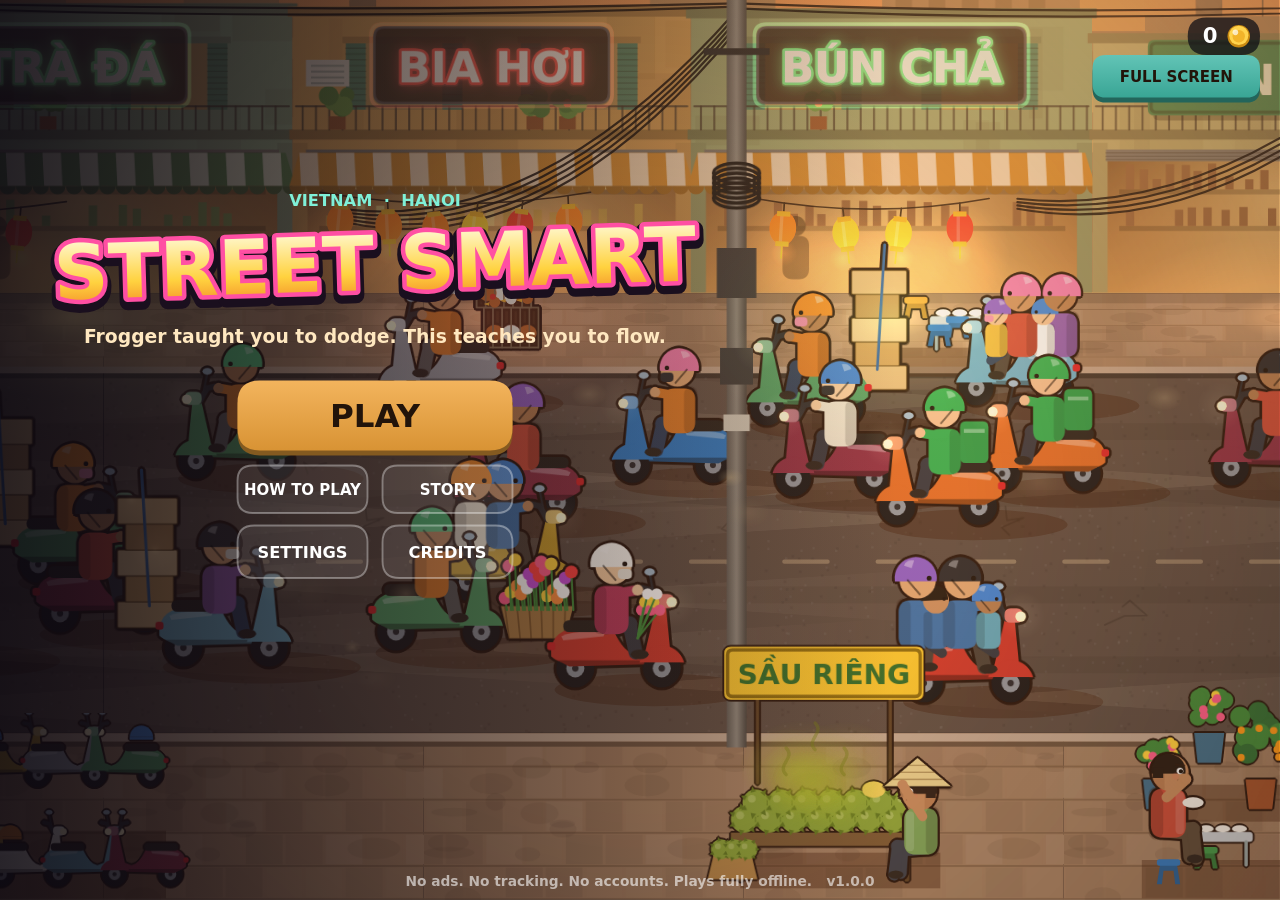
==== street-smart/index.html @ f29d969e "Load the phone fix and stop blocking portrait" ====
<!DOCTYPE html>
<html lang="en">
<head>
<meta charset="utf-8">
<meta name="viewport" content="width=device-width, initial-scale=1, maximum-scale=1, minimum-scale=1, user-scalable=no, viewport-fit=cover">
<meta name="apple-mobile-web-app-capable" content="yes">
<meta name="mobile-web-app-capable" content="yes">
<meta name="apple-mobile-web-app-status-bar-style" content="black-translucent">
<meta name="theme-color" content="#0b0a12">
<meta name="format-detection" content="telephone=no">
<link rel="manifest" href="manifest.webmanifest">
<title>Street Smart</title>
<style>
  @font-face { font-family: 'Be Vietnam Pro'; font-weight: 400; font-style: normal; font-display: swap; src: url('assets/fonts/BeVietnamPro-Regular.ttf') format('truetype'); }
  @font-face { font-family: 'Be Vietnam Pro'; font-weight: 600; font-style: normal; font-display: swap; src: url('assets/fonts/BeVietnamPro-SemiBold.ttf') format('truetype'); }
  @font-face { font-family: 'Be Vietnam Pro'; font-weight: 700; font-style: normal; font-display: swap; src: url('assets/fonts/BeVietnamPro-Bold.ttf') format('truetype'); }
  @font-face { font-family: 'Be Vietnam Pro'; font-weight: 800; font-style: normal; font-display: swap; src: url('assets/fonts/BeVietnamPro-ExtraBold.ttf') format('truetype'); }
  @font-face { font-family: 'Baloo 2'; font-weight: 700; font-style: normal; font-display: swap; src: url('assets/fonts/Baloo2-Bold.ttf') format('truetype'); }
  @font-face { font-family: 'Baloo 2'; font-weight: 800; font-style: normal; font-display: swap; src: url('assets/fonts/Baloo2-ExtraBold.ttf') format('truetype'); }
  html, body { margin: 0; padding: 0; width: 100%; height: 100%; overflow: hidden; background: #0b0a12; color: #fff; touch-action: none; overscroll-behavior: none; -webkit-user-select: none; user-select: none; -webkit-touch-callout: none; -webkit-tap-highlight-color: transparent; -webkit-text-size-adjust: 100%; font-family: 'Be Vietnam Pro', system-ui, -apple-system, 'Segoe UI', Roboto, 'Noto Sans', sans-serif; }
  #game { position: fixed; left: 0; top: 0; display: block; touch-action: none; outline: none; }
  #safe-probe { position: fixed; left: 0; top: 0; width: 0; height: 0; visibility: hidden; pointer-events: none; padding-top: env(safe-area-inset-top, 0px); padding-right: env(safe-area-inset-right, 0px); padding-bottom: env(safe-area-inset-bottom, 0px); padding-left: env(safe-area-inset-left, 0px); }
  #loading { position: fixed; inset: 0; z-index: 10; display: flex; flex-direction: column; align-items: center; justify-content: center; background: radial-gradient(ellipse at 50% 60%, #3a2030 0%, #120c18 70%); transition: opacity .5s ease; }
  #loading.done { opacity: 0; pointer-events: none; }
  #loading .logo { font-family: 'Baloo 2', 'Be Vietnam Pro', system-ui, sans-serif; font-weight: 800; font-size: clamp(34px, 8vw, 72px); letter-spacing: 1px; color: #ffd23f; text-shadow: 3px 3px 0 #ff4fa3; transform: rotate(-2deg); }
  #loading .bar { width: 180px; height: 6px; border-radius: 3px; background: rgba(255,255,255,.15); margin-top: 22px; overflow: hidden; }
  #loading .bar i { display: block; height: 100%; width: 40%; border-radius: 3px; background: #f0a33a; animation: load 1.1s ease-in-out infinite; }
  #loading .sub { margin-top: 12px; font-size: 13px; opacity: .7; }
  @keyframes load { 0% { transform: translateX(-100%); } 100% { transform: translateX(260%); } }
  #rotate { display: none !important; }
</style>
</head>
<body>
<canvas id="game"></canvas>
<div id="safe-probe"></div>
<div id="loading"><div class="logo">STREET SMART</div><div class="bar"><i></i></div><div class="sub">Loading…</div></div>
<div id="rotate"></div>
<script src="js/config.js"></script>
<script>
  (function () {
    var C = SS.CONFIG, S = SS.STRINGS;
    document.title = C.TITLE;
    document.querySelector('#loading .logo').textContent = C.TITLE;
    document.querySelector('#loading .sub').textContent = S.loading;
  })();
</script>
<script src="js/save.js"></script>
<script src="js/banhbao-clip.js"></script>
<script src="js/audio.js"></script>
<script src="js/art.js"></script>
<script src="js/input.js"></script>
<script src="js/world.js"></script>
<script src="js/game.js"></script>
<script src="js/render.js"></script>
<script src="js/ui.js"></script>
<script src="js/main.js"></script>
<script src="js/phone.js"></script>
</body>
</html>
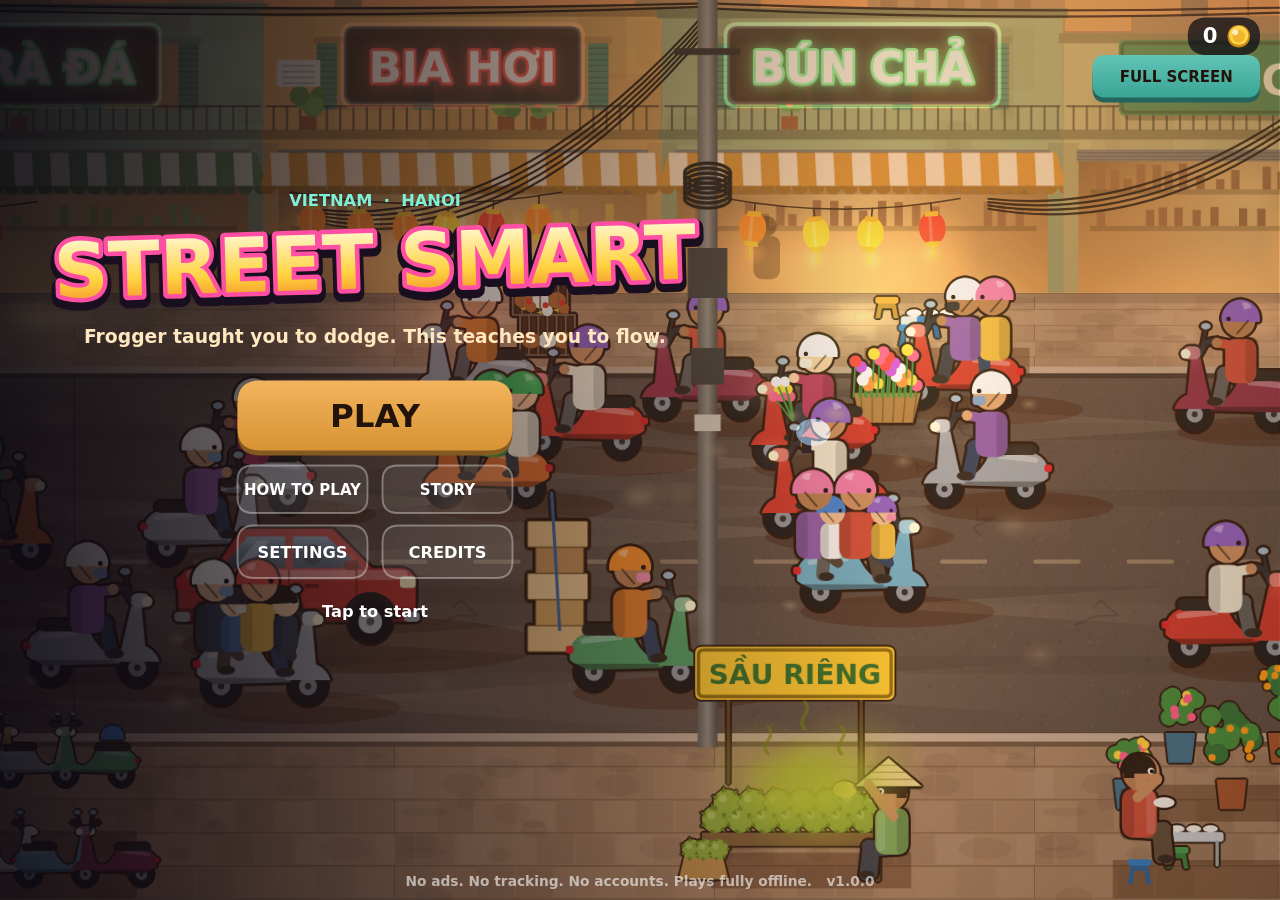
==== commit 09c0bfad: "Load story stub before the menus" ====
--- a/street-smart/index.html
+++ b/street-smart/index.html
@@ -17,16 +17,15 @@
   @font-face { font-family: 'Be Vietnam Pro'; font-weight: 800; font-style: normal; font-display: swap; src: url('assets/fonts/BeVietnamPro-ExtraBold.ttf') format('truetype'); }
   @font-face { font-family: 'Baloo 2'; font-weight: 700; font-style: normal; font-display: swap; src: url('assets/fonts/Baloo2-Bold.ttf') format('truetype'); }
   @font-face { font-family: 'Baloo 2'; font-weight: 800; font-style: normal; font-display: swap; src: url('assets/fonts/Baloo2-ExtraBold.ttf') format('truetype'); }
-  html, body { margin: 0; padding: 0; width: 100%; height: 100%; overflow: hidden; background: #0b0a12; color: #fff; touch-action: none; overscroll-behavior: none; -webkit-user-select: none; user-select: none; -webkit-touch-callout: none; -webkit-tap-highlight-color: transparent; -webkit-text-size-adjust: 100%; font-family: 'Be Vietnam Pro', system-ui, -apple-system, 'Segoe UI', Roboto, 'Noto Sans', sans-serif; }
-  #game { position: fixed; left: 0; top: 0; display: block; touch-action: none; outline: none; }
+  html, body { margin: 0; padding: 0; width: 100%; height: 100%; overflow: hidden; background: #0b0a12; color: #fff; touch-action: none; overscroll-behavior: none; -webkit-user-select: none; user-select: none; font-family: 'Be Vietnam Pro', system-ui, sans-serif; }
+  #game { position: fixed; left: 0; top: 0; display: block; touch-action: none; }
   #safe-probe { position: fixed; left: 0; top: 0; width: 0; height: 0; visibility: hidden; pointer-events: none; padding-top: env(safe-area-inset-top, 0px); padding-right: env(safe-area-inset-right, 0px); padding-bottom: env(safe-area-inset-bottom, 0px); padding-left: env(safe-area-inset-left, 0px); }
-  #loading { position: fixed; inset: 0; z-index: 10; display: flex; flex-direction: column; align-items: center; justify-content: center; background: radial-gradient(ellipse at 50% 60%, #3a2030 0%, #120c18 70%); transition: opacity .5s ease; }
+  #loading { position: fixed; inset: 0; z-index: 10; display: flex; flex-direction: column; align-items: center; justify-content: center; background: #120c18; }
   #loading.done { opacity: 0; pointer-events: none; }
-  #loading .logo { font-family: 'Baloo 2', 'Be Vietnam Pro', system-ui, sans-serif; font-weight: 800; font-size: clamp(34px, 8vw, 72px); letter-spacing: 1px; color: #ffd23f; text-shadow: 3px 3px 0 #ff4fa3; transform: rotate(-2deg); }
+  #loading .logo { font-weight: 800; font-size: 42px; color: #ffd23f; }
   #loading .bar { width: 180px; height: 6px; border-radius: 3px; background: rgba(255,255,255,.15); margin-top: 22px; overflow: hidden; }
-  #loading .bar i { display: block; height: 100%; width: 40%; border-radius: 3px; background: #f0a33a; animation: load 1.1s ease-in-out infinite; }
+  #loading .bar i { display: block; height: 100%; width: 40%; background: #f0a33a; }
   #loading .sub { margin-top: 12px; font-size: 13px; opacity: .7; }
-  @keyframes load { 0% { transform: translateX(-100%); } 100% { transform: translateX(260%); } }
   #rotate { display: none !important; }
 </style>
 </head>
@@ -52,6 +51,7 @@
 <script src="js/world.js"></script>
 <script src="js/game.js"></script>
 <script src="js/render.js"></script>
+<script src="js/story.js"></script>
 <script src="js/ui.js"></script>
 <script src="js/main.js"></script>
 <script src="js/phone.js"></script>
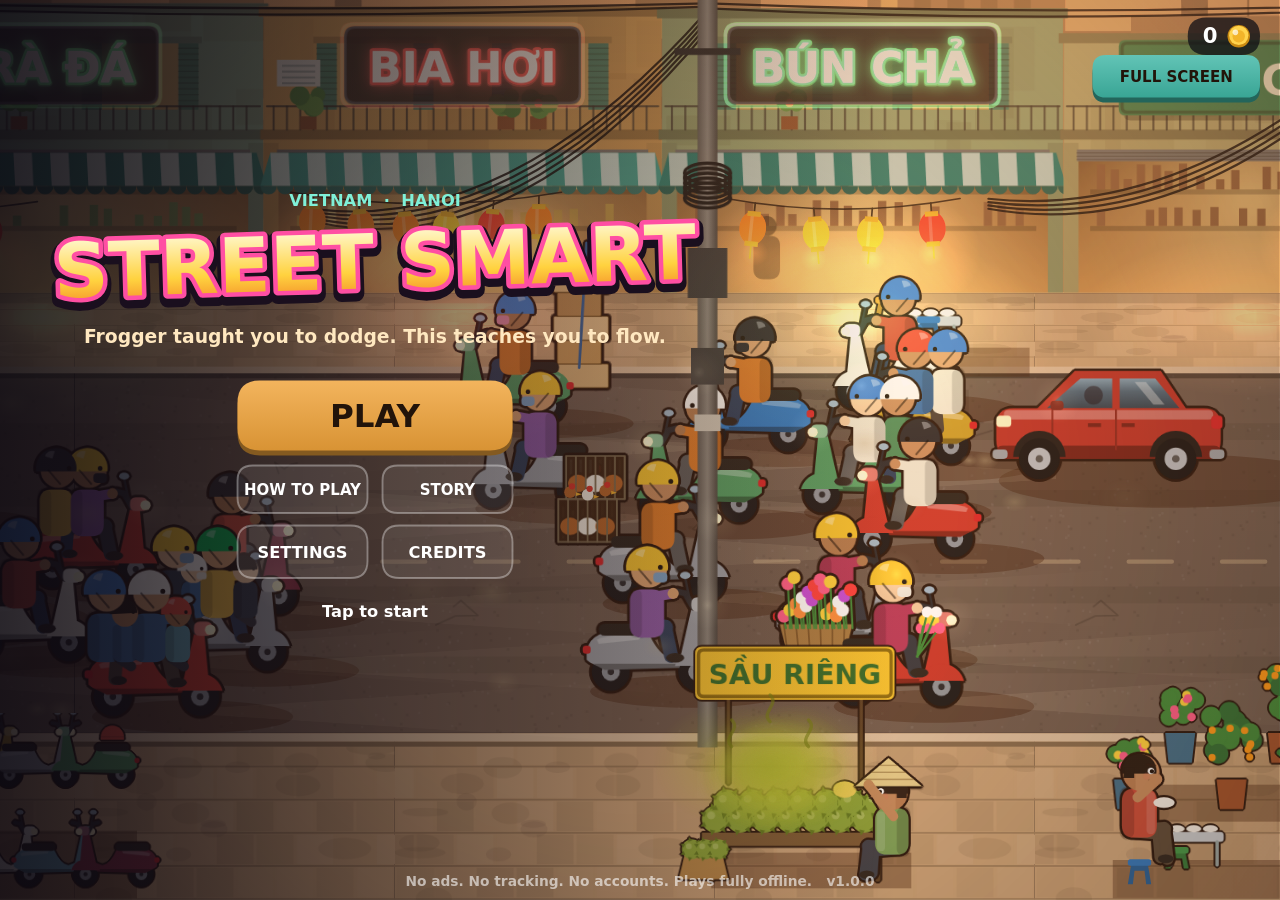
==== commit 6d27b1f0: "Load the dusk street look before the level starts" ====
--- a/street-smart/index.html
+++ b/street-smart/index.html
@@ -35,6 +35,7 @@
 <div id="loading"><div class="logo">STREET SMART</div><div class="bar"><i></i></div><div class="sub">Loading…</div></div>
 <div id="rotate"></div>
 <script src="js/config.js"></script>
+<script src="js/look.js"></script>
 <script>
   (function () {
     var C = SS.CONFIG, S = SS.STRINGS;
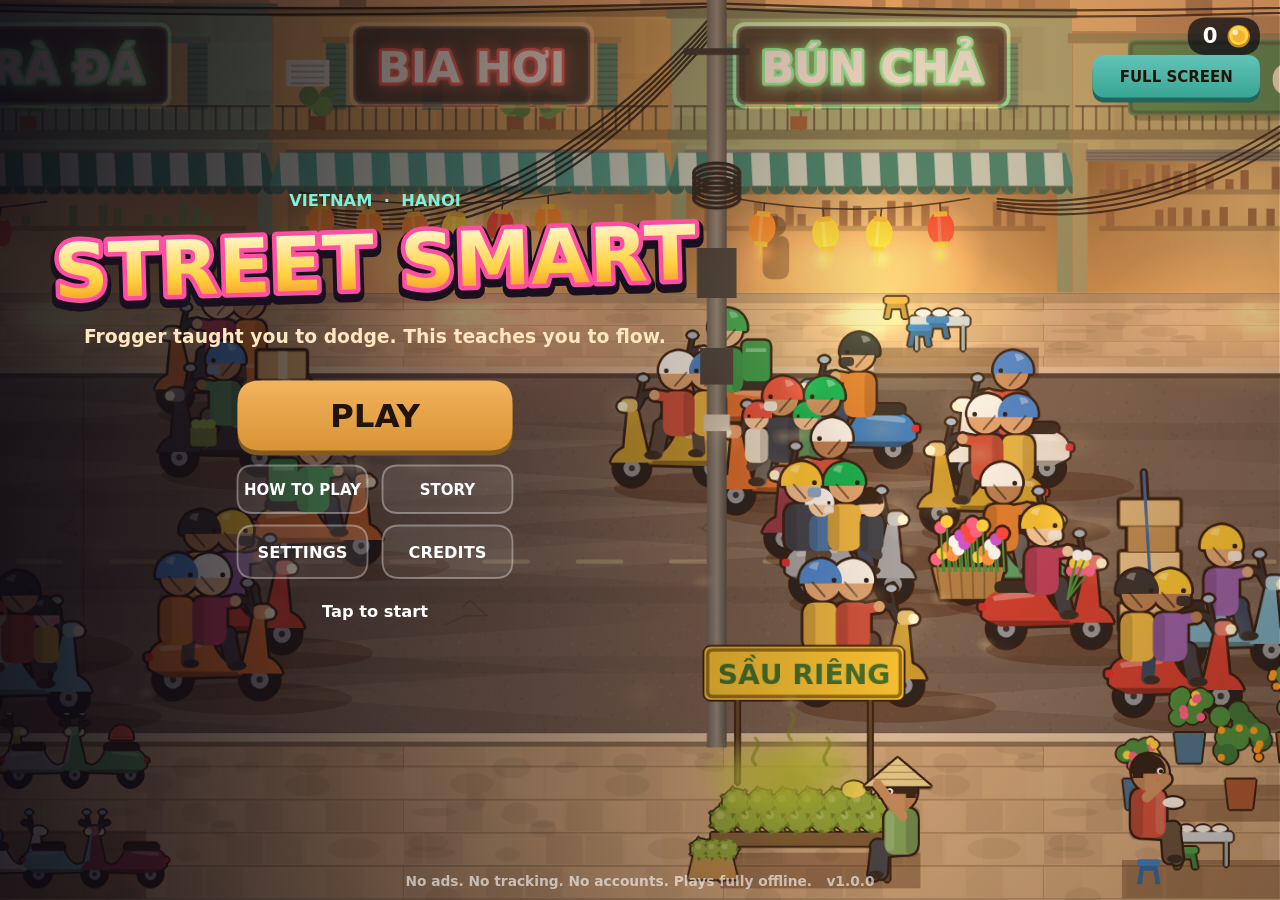
==== commit 2471bfb5: "Cache-bust the phone fix so taps follow the real screen" ====
--- a/street-smart/index.html
+++ b/street-smart/index.html
@@ -18,7 +18,7 @@
   @font-face { font-family: 'Baloo 2'; font-weight: 700; font-style: normal; font-display: swap; src: url('assets/fonts/Baloo2-Bold.ttf') format('truetype'); }
   @font-face { font-family: 'Baloo 2'; font-weight: 800; font-style: normal; font-display: swap; src: url('assets/fonts/Baloo2-ExtraBold.ttf') format('truetype'); }
   html, body { margin: 0; padding: 0; width: 100%; height: 100%; overflow: hidden; background: #0b0a12; color: #fff; touch-action: none; overscroll-behavior: none; -webkit-user-select: none; user-select: none; font-family: 'Be Vietnam Pro', system-ui, sans-serif; }
-  #game { position: fixed; left: 0; top: 0; display: block; touch-action: none; }
+  #game { position: fixed; left: 0; top: 0; display: block; touch-action: none; transform: none !important; }
   #safe-probe { position: fixed; left: 0; top: 0; width: 0; height: 0; visibility: hidden; pointer-events: none; padding-top: env(safe-area-inset-top, 0px); padding-right: env(safe-area-inset-right, 0px); padding-bottom: env(safe-area-inset-bottom, 0px); padding-left: env(safe-area-inset-left, 0px); }
   #loading { position: fixed; inset: 0; z-index: 10; display: flex; flex-direction: column; align-items: center; justify-content: center; background: #120c18; }
   #loading.done { opacity: 0; pointer-events: none; }
@@ -34,8 +34,8 @@
 <div id="safe-probe"></div>
 <div id="loading"><div class="logo">STREET SMART</div><div class="bar"><i></i></div><div class="sub">Loading…</div></div>
 <div id="rotate"></div>
-<script src="js/config.js"></script>
-<script src="js/look.js"></script>
+<script src="js/config.js?v=3"></script>
+<script src="js/look.js?v=3"></script>
 <script>
   (function () {
     var C = SS.CONFIG, S = SS.STRINGS;
@@ -44,17 +44,17 @@
     document.querySelector('#loading .sub').textContent = S.loading;
   })();
 </script>
-<script src="js/save.js"></script>
-<script src="js/banhbao-clip.js"></script>
-<script src="js/audio.js"></script>
-<script src="js/art.js"></script>
-<script src="js/input.js"></script>
-<script src="js/world.js"></script>
-<script src="js/game.js"></script>
-<script src="js/render.js"></script>
-<script src="js/story.js"></script>
-<script src="js/ui.js"></script>
-<script src="js/main.js"></script>
-<script src="js/phone.js"></script>
+<script src="js/save.js?v=3"></script>
+<script src="js/banhbao-clip.js?v=3"></script>
+<script src="js/audio.js?v=3"></script>
+<script src="js/art.js?v=3"></script>
+<script src="js/input.js?v=3"></script>
+<script src="js/world.js?v=3"></script>
+<script src="js/game.js?v=3"></script>
+<script src="js/render.js?v=3"></script>
+<script src="js/story.js?v=3"></script>
+<script src="js/ui.js?v=3"></script>
+<script src="js/main.js?v=3"></script>
+<script src="js/phone.js?v=3"></script>
 </body>
 </html>
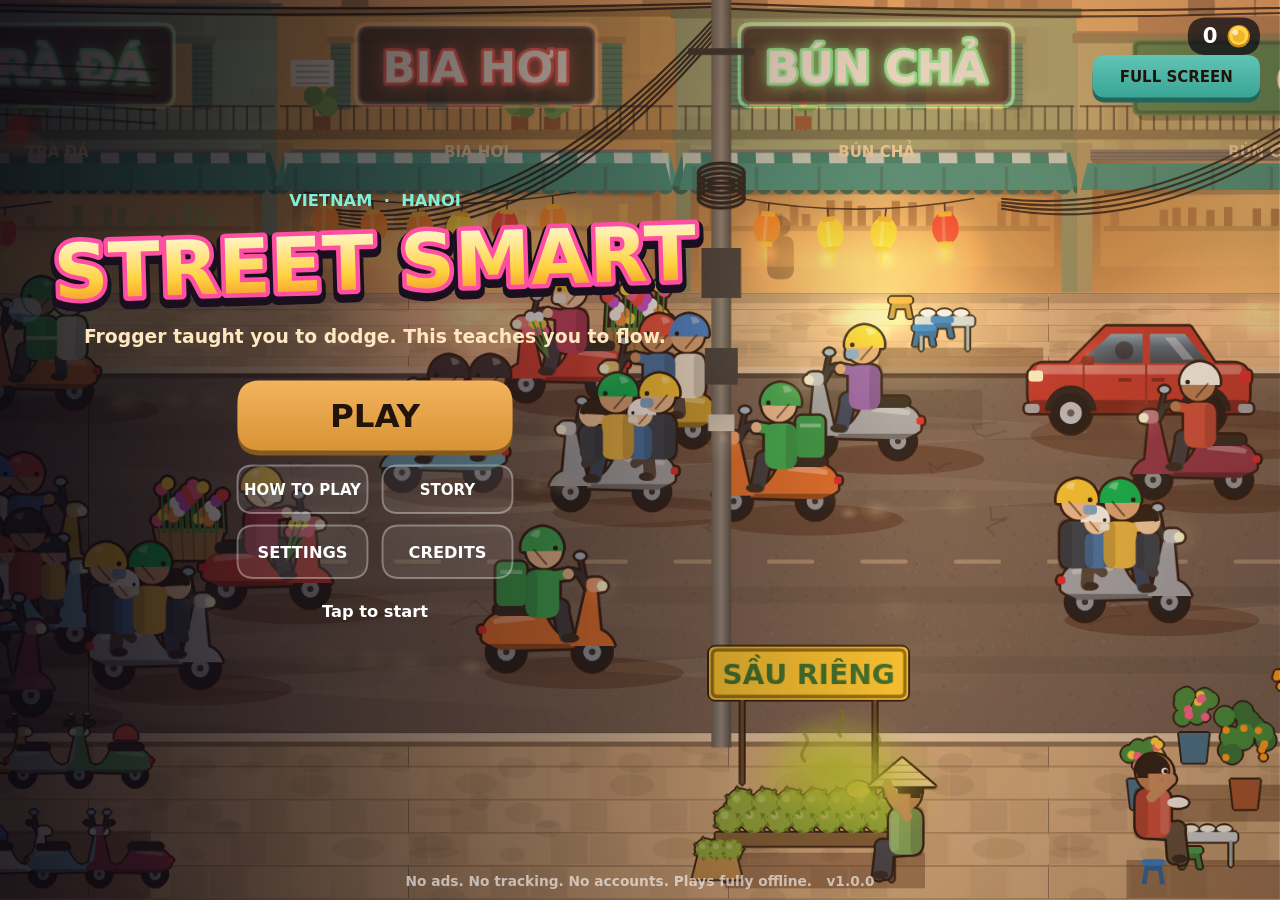
==== commit 72c99f84: "Load the painted street pass" ====
--- a/street-smart/index.html
+++ b/street-smart/index.html
@@ -11,50 +11,33 @@
 <link rel="manifest" href="manifest.webmanifest">
 <title>Street Smart</title>
 <style>
-  @font-face { font-family: 'Be Vietnam Pro'; font-weight: 400; font-style: normal; font-display: swap; src: url('assets/fonts/BeVietnamPro-Regular.ttf') format('truetype'); }
-  @font-face { font-family: 'Be Vietnam Pro'; font-weight: 600; font-style: normal; font-display: swap; src: url('assets/fonts/BeVietnamPro-SemiBold.ttf') format('truetype'); }
-  @font-face { font-family: 'Be Vietnam Pro'; font-weight: 700; font-style: normal; font-display: swap; src: url('assets/fonts/BeVietnamPro-Bold.ttf') format('truetype'); }
-  @font-face { font-family: 'Be Vietnam Pro'; font-weight: 800; font-style: normal; font-display: swap; src: url('assets/fonts/BeVietnamPro-ExtraBold.ttf') format('truetype'); }
-  @font-face { font-family: 'Baloo 2'; font-weight: 700; font-style: normal; font-display: swap; src: url('assets/fonts/Baloo2-Bold.ttf') format('truetype'); }
-  @font-face { font-family: 'Baloo 2'; font-weight: 800; font-style: normal; font-display: swap; src: url('assets/fonts/Baloo2-ExtraBold.ttf') format('truetype'); }
-  html, body { margin: 0; padding: 0; width: 100%; height: 100%; overflow: hidden; background: #0b0a12; color: #fff; touch-action: none; overscroll-behavior: none; -webkit-user-select: none; user-select: none; font-family: 'Be Vietnam Pro', system-ui, sans-serif; }
+  html, body { margin: 0; padding: 0; width: 100%; height: 100%; overflow: hidden; background: #0b0a12; color: #fff; touch-action: none; font-family: system-ui, sans-serif; }
   #game { position: fixed; left: 0; top: 0; display: block; touch-action: none; transform: none !important; }
-  #safe-probe { position: fixed; left: 0; top: 0; width: 0; height: 0; visibility: hidden; pointer-events: none; padding-top: env(safe-area-inset-top, 0px); padding-right: env(safe-area-inset-right, 0px); padding-bottom: env(safe-area-inset-bottom, 0px); padding-left: env(safe-area-inset-left, 0px); }
-  #loading { position: fixed; inset: 0; z-index: 10; display: flex; flex-direction: column; align-items: center; justify-content: center; background: #120c18; }
+  #safe-probe { position: fixed; width: 0; height: 0; visibility: hidden; padding-top: env(safe-area-inset-top, 0px); padding-right: env(safe-area-inset-right, 0px); padding-bottom: env(safe-area-inset-bottom, 0px); padding-left: env(safe-area-inset-left, 0px); }
+  #loading { position: fixed; inset: 0; z-index: 10; display: flex; flex-direction: column; align-items: center; justify-content: center; background: #120c18; color: #ffd23f; font-weight: 800; }
   #loading.done { opacity: 0; pointer-events: none; }
-  #loading .logo { font-weight: 800; font-size: 42px; color: #ffd23f; }
-  #loading .bar { width: 180px; height: 6px; border-radius: 3px; background: rgba(255,255,255,.15); margin-top: 22px; overflow: hidden; }
-  #loading .bar i { display: block; height: 100%; width: 40%; background: #f0a33a; }
-  #loading .sub { margin-top: 12px; font-size: 13px; opacity: .7; }
   #rotate { display: none !important; }
 </style>
 </head>
 <body>
 <canvas id="game"></canvas>
 <div id="safe-probe"></div>
-<div id="loading"><div class="logo">STREET SMART</div><div class="bar"><i></i></div><div class="sub">Loading…</div></div>
+<div id="loading">STREET SMART</div>
 <div id="rotate"></div>
-<script src="js/config.js?v=3"></script>
-<script src="js/look.js?v=3"></script>
-<script>
-  (function () {
-    var C = SS.CONFIG, S = SS.STRINGS;
-    document.title = C.TITLE;
-    document.querySelector('#loading .logo').textContent = C.TITLE;
-    document.querySelector('#loading .sub').textContent = S.loading;
-  })();
-</script>
-<script src="js/save.js?v=3"></script>
-<script src="js/banhbao-clip.js?v=3"></script>
-<script src="js/audio.js?v=3"></script>
-<script src="js/art.js?v=3"></script>
-<script src="js/input.js?v=3"></script>
-<script src="js/world.js?v=3"></script>
-<script src="js/game.js?v=3"></script>
-<script src="js/render.js?v=3"></script>
-<script src="js/story.js?v=3"></script>
-<script src="js/ui.js?v=3"></script>
-<script src="js/main.js?v=3"></script>
-<script src="js/phone.js?v=3"></script>
+<script src="js/config.js?v=4"></script>
+<script src="js/look.js?v=4"></script>
+<script src="js/save.js?v=4"></script>
+<script src="js/banhbao-clip.js?v=4"></script>
+<script src="js/audio.js?v=4"></script>
+<script src="js/art.js?v=4"></script>
+<script src="js/input.js?v=4"></script>
+<script src="js/world.js?v=4"></script>
+<script src="js/game.js?v=4"></script>
+<script src="js/render.js?v=4"></script>
+<script src="js/painted.js?v=4"></script>
+<script src="js/story.js?v=4"></script>
+<script src="js/ui.js?v=4"></script>
+<script src="js/main.js?v=4"></script>
+<script src="js/phone.js?v=4"></script>
 </body>
 </html>
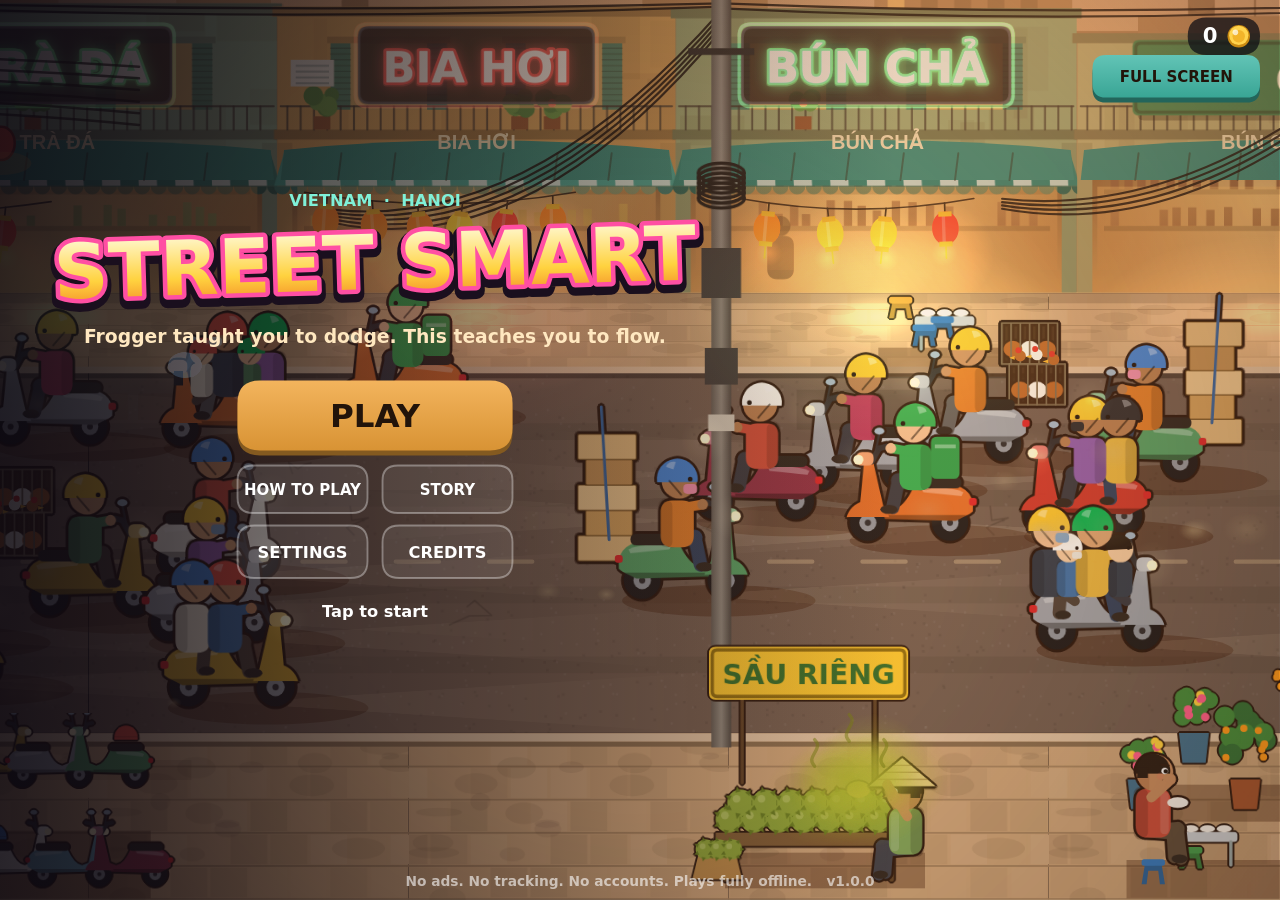
==== commit 7076bc1c: "Load the cheap dusk style pass" ====
--- a/street-smart/index.html
+++ b/street-smart/index.html
@@ -3,18 +3,14 @@
 <head>
 <meta charset="utf-8">
 <meta name="viewport" content="width=device-width, initial-scale=1, maximum-scale=1, minimum-scale=1, user-scalable=no, viewport-fit=cover">
-<meta name="apple-mobile-web-app-capable" content="yes">
 <meta name="mobile-web-app-capable" content="yes">
-<meta name="apple-mobile-web-app-status-bar-style" content="black-translucent">
 <meta name="theme-color" content="#0b0a12">
-<meta name="format-detection" content="telephone=no">
-<link rel="manifest" href="manifest.webmanifest">
 <title>Street Smart</title>
 <style>
   html, body { margin: 0; padding: 0; width: 100%; height: 100%; overflow: hidden; background: #0b0a12; color: #fff; touch-action: none; font-family: system-ui, sans-serif; }
   #game { position: fixed; left: 0; top: 0; display: block; touch-action: none; transform: none !important; }
   #safe-probe { position: fixed; width: 0; height: 0; visibility: hidden; padding-top: env(safe-area-inset-top, 0px); padding-right: env(safe-area-inset-right, 0px); padding-bottom: env(safe-area-inset-bottom, 0px); padding-left: env(safe-area-inset-left, 0px); }
-  #loading { position: fixed; inset: 0; z-index: 10; display: flex; flex-direction: column; align-items: center; justify-content: center; background: #120c18; color: #ffd23f; font-weight: 800; }
+  #loading { position: fixed; inset: 0; z-index: 10; display: flex; align-items: center; justify-content: center; background: #120c18; color: #ffd23f; font-weight: 800; }
   #loading.done { opacity: 0; pointer-events: none; }
   #rotate { display: none !important; }
 </style>
@@ -24,20 +20,20 @@
 <div id="safe-probe"></div>
 <div id="loading">STREET SMART</div>
 <div id="rotate"></div>
-<script src="js/config.js?v=4"></script>
-<script src="js/look.js?v=4"></script>
-<script src="js/save.js?v=4"></script>
-<script src="js/banhbao-clip.js?v=4"></script>
-<script src="js/audio.js?v=4"></script>
-<script src="js/art.js?v=4"></script>
-<script src="js/input.js?v=4"></script>
-<script src="js/world.js?v=4"></script>
-<script src="js/game.js?v=4"></script>
-<script src="js/render.js?v=4"></script>
-<script src="js/painted.js?v=4"></script>
-<script src="js/story.js?v=4"></script>
-<script src="js/ui.js?v=4"></script>
-<script src="js/main.js?v=4"></script>
-<script src="js/phone.js?v=4"></script>
+<script src="js/config.js?v=5"></script>
+<script src="js/look.js?v=5"></script>
+<script src="js/save.js?v=5"></script>
+<script src="js/banhbao-clip.js?v=5"></script>
+<script src="js/audio.js?v=5"></script>
+<script src="js/art.js?v=5"></script>
+<script src="js/input.js?v=5"></script>
+<script src="js/world.js?v=5"></script>
+<script src="js/game.js?v=5"></script>
+<script src="js/render.js?v=5"></script>
+<script src="js/painted.js?v=5"></script>
+<script src="js/story.js?v=5"></script>
+<script src="js/ui.js?v=5"></script>
+<script src="js/main.js?v=5"></script>
+<script src="js/phone.js?v=5"></script>
 </body>
 </html>
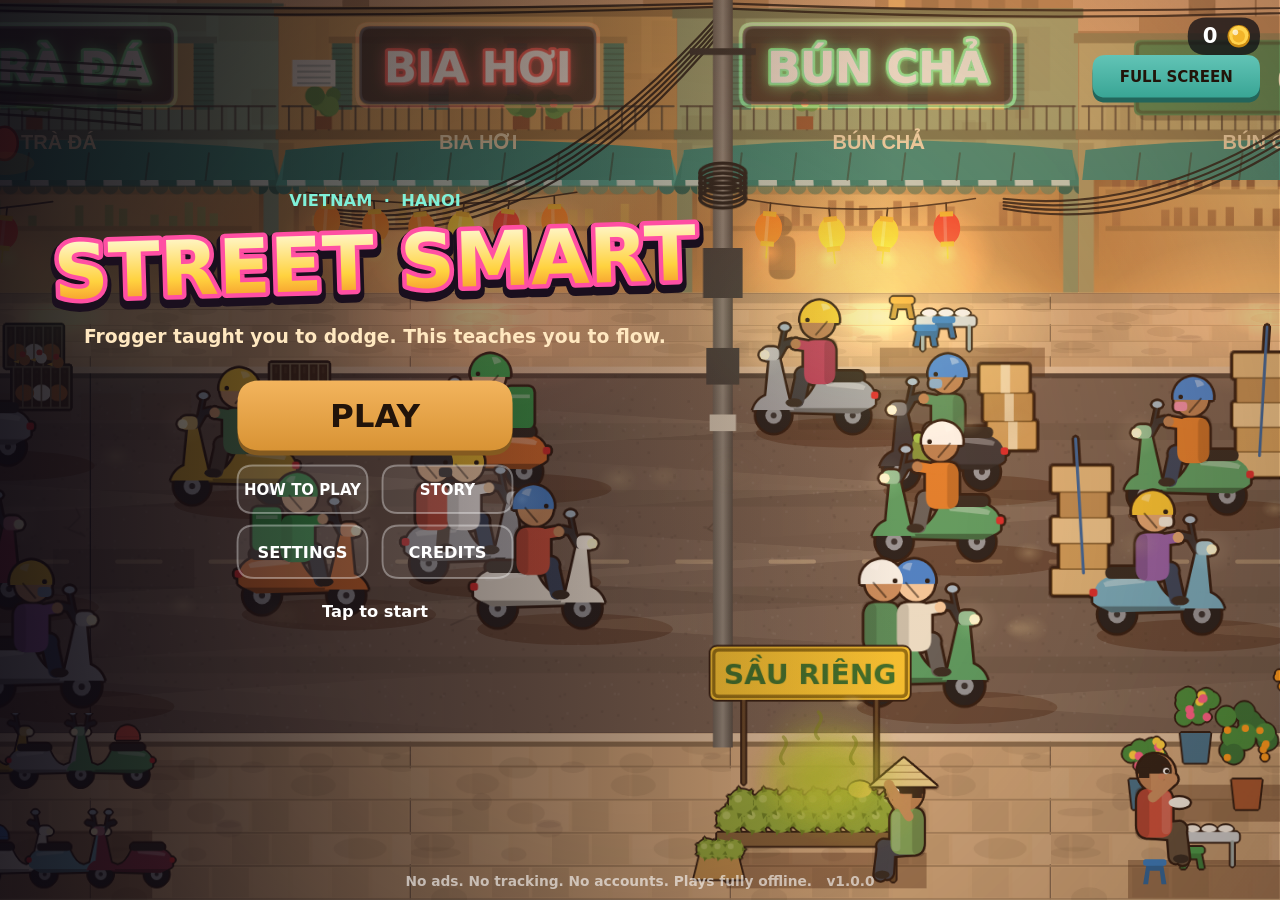
==== commit 6d49fdf3: "Load the traffic and pickup rules" ====
--- a/street-smart/index.html
+++ b/street-smart/index.html
@@ -7,9 +7,9 @@
 <meta name="theme-color" content="#0b0a12">
 <title>Street Smart</title>
 <style>
-  html, body { margin: 0; padding: 0; width: 100%; height: 100%; overflow: hidden; background: #0b0a12; color: #fff; touch-action: none; font-family: system-ui, sans-serif; }
-  #game { position: fixed; left: 0; top: 0; display: block; touch-action: none; transform: none !important; }
-  #safe-probe { position: fixed; width: 0; height: 0; visibility: hidden; padding-top: env(safe-area-inset-top, 0px); padding-right: env(safe-area-inset-right, 0px); padding-bottom: env(safe-area-inset-bottom, 0px); padding-left: env(safe-area-inset-left, 0px); }
+  html, body { margin: 0; width: 100%; height: 100%; overflow: hidden; background: #0b0a12; color: #fff; touch-action: none; }
+  #game { position: fixed; left: 0; top: 0; transform: none !important; touch-action: none; }
+  #safe-probe { position: fixed; width: 0; height: 0; visibility: hidden; padding: env(safe-area-inset-top, 0px) env(safe-area-inset-right, 0px) env(safe-area-inset-bottom, 0px) env(safe-area-inset-left, 0px); }
   #loading { position: fixed; inset: 0; z-index: 10; display: flex; align-items: center; justify-content: center; background: #120c18; color: #ffd23f; font-weight: 800; }
   #loading.done { opacity: 0; pointer-events: none; }
   #rotate { display: none !important; }
@@ -20,20 +20,21 @@
 <div id="safe-probe"></div>
 <div id="loading">STREET SMART</div>
 <div id="rotate"></div>
-<script src="js/config.js?v=5"></script>
-<script src="js/look.js?v=5"></script>
-<script src="js/save.js?v=5"></script>
-<script src="js/banhbao-clip.js?v=5"></script>
-<script src="js/audio.js?v=5"></script>
-<script src="js/art.js?v=5"></script>
-<script src="js/input.js?v=5"></script>
-<script src="js/world.js?v=5"></script>
-<script src="js/game.js?v=5"></script>
-<script src="js/render.js?v=5"></script>
-<script src="js/painted.js?v=5"></script>
-<script src="js/story.js?v=5"></script>
-<script src="js/ui.js?v=5"></script>
-<script src="js/main.js?v=5"></script>
-<script src="js/phone.js?v=5"></script>
+<script src="js/config.js?v=6"></script>
+<script src="js/look.js?v=6"></script>
+<script src="js/save.js?v=6"></script>
+<script src="js/banhbao-clip.js?v=6"></script>
+<script src="js/audio.js?v=6"></script>
+<script src="js/art.js?v=6"></script>
+<script src="js/input.js?v=6"></script>
+<script src="js/world.js?v=6"></script>
+<script src="js/game.js?v=6"></script>
+<script src="js/rules.js?v=6"></script>
+<script src="js/render.js?v=6"></script>
+<script src="js/painted.js?v=6"></script>
+<script src="js/story.js?v=6"></script>
+<script src="js/ui.js?v=6"></script>
+<script src="js/main.js?v=6"></script>
+<script src="js/phone.js?v=6"></script>
 </body>
 </html>
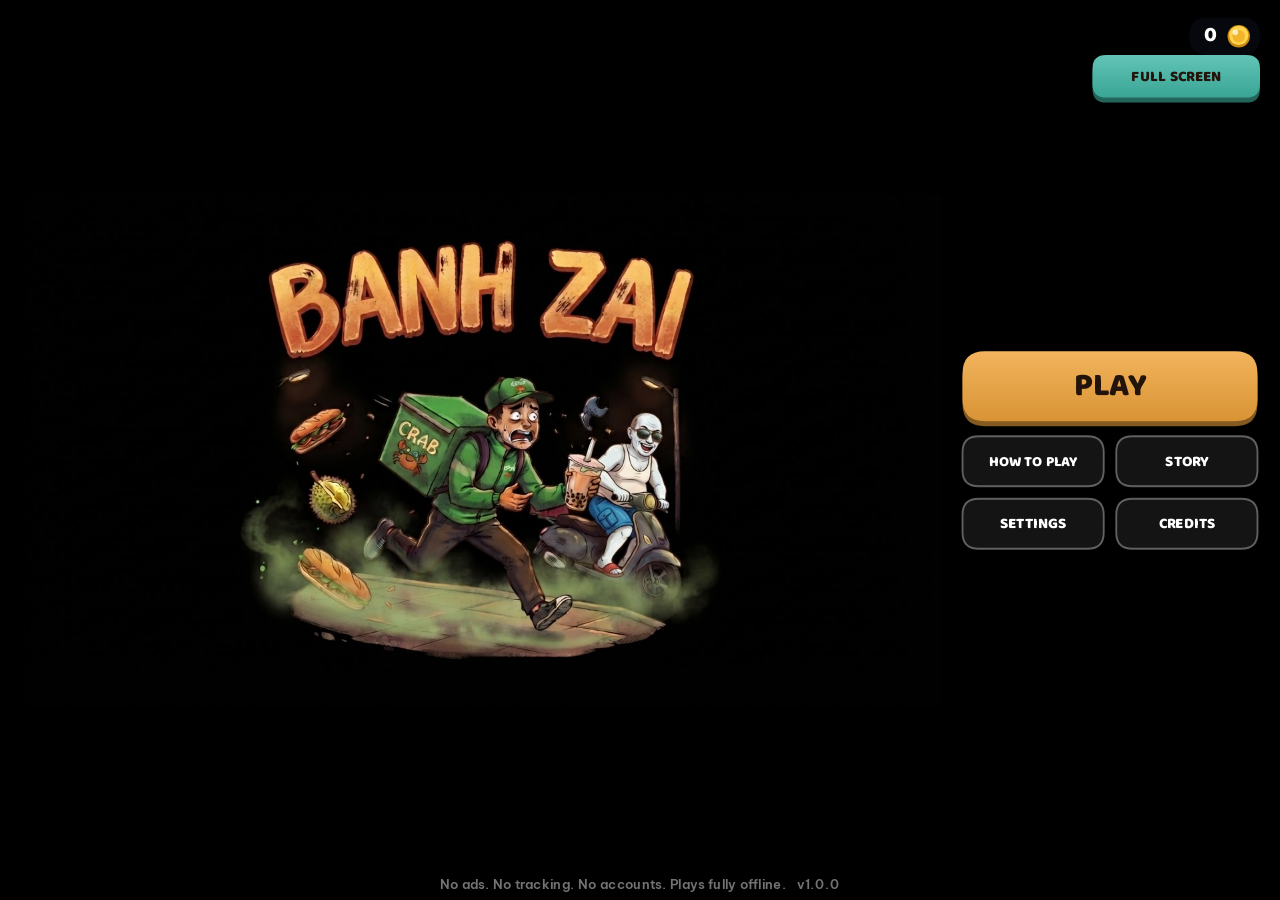
==== commit 8488d136: "Rename to Banh Zai; CRAB courier, fake-driver scam, real walk cycle - Game renamed Banh Zai; the aut" ====
--- a/street-smart/index.html
+++ b/street-smart/index.html
@@ -3,38 +3,45 @@
 <head>
 <meta charset="utf-8">
 <meta name="viewport" content="width=device-width, initial-scale=1, maximum-scale=1, minimum-scale=1, user-scalable=no, viewport-fit=cover">
+<meta name="apple-mobile-web-app-capable" content="yes">
 <meta name="mobile-web-app-capable" content="yes">
+<meta name="apple-mobile-web-app-status-bar-style" content="black-translucent">
 <meta name="theme-color" content="#0b0a12">
-<title>Street Smart</title>
-<style>
-  html, body { margin: 0; width: 100%; height: 100%; overflow: hidden; background: #0b0a12; color: #fff; touch-action: none; }
-  #game { position: fixed; left: 0; top: 0; transform: none !important; touch-action: none; }
-  #safe-probe { position: fixed; width: 0; height: 0; visibility: hidden; padding: env(safe-area-inset-top, 0px) env(safe-area-inset-right, 0px) env(safe-area-inset-bottom, 0px) env(safe-area-inset-left, 0px); }
-  #loading { position: fixed; inset: 0; z-index: 10; display: flex; align-items: center; justify-content: center; background: #120c18; color: #ffd23f; font-weight: 800; }
-  #loading.done { opacity: 0; pointer-events: none; }
-  #rotate { display: none !important; }
-</style>
+<meta name="format-detection" content="telephone=no">
+<link rel="manifest" href="manifest.webmanifest">
+<title>Banh Zai</title>
+<link rel="stylesheet" href="css/fonts.css">
+<link rel="stylesheet" href="css/style.css">
 </head>
 <body>
 <canvas id="game"></canvas>
 <div id="safe-probe"></div>
-<div id="loading">STREET SMART</div>
-<div id="rotate"></div>
-<script src="js/config.js?v=6"></script>
-<script src="js/look.js?v=6"></script>
-<script src="js/save.js?v=6"></script>
-<script src="js/banhbao-clip.js?v=6"></script>
-<script src="js/audio.js?v=6"></script>
-<script src="js/art.js?v=6"></script>
-<script src="js/input.js?v=6"></script>
-<script src="js/world.js?v=6"></script>
-<script src="js/game.js?v=6"></script>
-<script src="js/rules.js?v=6"></script>
-<script src="js/render.js?v=6"></script>
-<script src="js/painted.js?v=6"></script>
-<script src="js/story.js?v=6"></script>
-<script src="js/ui.js?v=6"></script>
-<script src="js/main.js?v=6"></script>
-<script src="js/phone.js?v=6"></script>
+<div id="loading"><div class="logo">BANH ZAI</div><div class="bar"><i></i></div><div class="sub">Loading…</div></div>
+<div id="rotate"><div class="phone"></div><h2>Please rotate your device</h2><p>Banh Zai is played in landscape</p></div>
+
+<!-- Game code: plain JS, no frameworks, no network requests. -->
+<script src="js/config.js"></script>
+<script>
+  // single source of truth for the title / strings, even on the HTML screens
+  (function () {
+    var C = SS.CONFIG, S = SS.STRINGS;
+    document.title = C.TITLE.charAt(0) + C.TITLE.slice(1).toLowerCase().replace(/ (.)/g, function (m, c) { return ' ' + c.toUpperCase(); });
+    document.querySelector('#loading .logo').textContent = C.TITLE;
+    document.querySelector('#loading .sub').textContent = S.loading;
+    document.querySelector('#rotate h2').textContent = S.rotate;
+    document.querySelector('#rotate p').textContent = S.rotateSub;
+  })();
+</script>
+<script src="js/save.js"></script>
+<script src="js/banhbao-clip.js"></script>
+<script src="js/audio.js"></script>
+<script src="js/art.js"></script>
+<script src="js/input.js"></script>
+<script src="js/world.js"></script>
+<script src="js/game.js"></script>
+<script src="js/render.js"></script>
+<script src="js/story.js"></script>
+<script src="js/ui.js"></script>
+<script src="js/main.js"></script>
 </body>
 </html>
--- a/street-smart/css/fonts.css
+++ b/street-smart/css/fonts.css
@@ -0,0 +1,183 @@
+/* Fonts (local files, SIL Open Font License; see assets/fonts/OFL-*.txt).
+ * Split by script (Latin, Latin Extended, Vietnamese) so each phone only
+ * downloads what it needs. Source: @fontsource packages (Google Fonts). */
+
+/* be-vietnam-pro-vietnamese-400-normal */
+@font-face {
+  font-family: 'Be Vietnam Pro';
+  font-style: normal;
+  font-display: swap;
+  font-weight: 400;
+  src: url('../assets/fonts/be-vietnam-pro-vietnamese-400-normal.woff2') format('woff2');
+  unicode-range: U+0102-0103,U+0110-0111,U+0128-0129,U+0168-0169,U+01A0-01A1,U+01AF-01B0,U+0300-0301,U+0303-0304,U+0308-0309,U+0323,U+0329,U+1EA0-1EF9,U+20AB;
+}
+
+/* be-vietnam-pro-latin-ext-400-normal */
+@font-face {
+  font-family: 'Be Vietnam Pro';
+  font-style: normal;
+  font-display: swap;
+  font-weight: 400;
+  src: url('../assets/fonts/be-vietnam-pro-latin-ext-400-normal.woff2') format('woff2');
+  unicode-range: U+0100-02BA,U+02BD-02C5,U+02C7-02CC,U+02CE-02D7,U+02DD-02FF,U+0304,U+0308,U+0329,U+1D00-1DBF,U+1E00-1E9F,U+1EF2-1EFF,U+2020,U+20A0-20AB,U+20AD-20C0,U+2113,U+2C60-2C7F,U+A720-A7FF;
+}
+
+/* be-vietnam-pro-latin-400-normal */
+@font-face {
+  font-family: 'Be Vietnam Pro';
+  font-style: normal;
+  font-display: swap;
+  font-weight: 400;
+  src: url('../assets/fonts/be-vietnam-pro-latin-400-normal.woff2') format('woff2');
+  unicode-range: U+0000-00FF,U+0131,U+0152-0153,U+02BB-02BC,U+02C6,U+02DA,U+02DC,U+0304,U+0308,U+0329,U+2000-206F,U+20AC,U+2122,U+2191,U+2193,U+2212,U+2215,U+FEFF,U+FFFD;
+}
+
+/* be-vietnam-pro-vietnamese-600-normal */
+@font-face {
+  font-family: 'Be Vietnam Pro';
+  font-style: normal;
+  font-display: swap;
+  font-weight: 600;
+  src: url('../assets/fonts/be-vietnam-pro-vietnamese-600-normal.woff2') format('woff2');
+  unicode-range: U+0102-0103,U+0110-0111,U+0128-0129,U+0168-0169,U+01A0-01A1,U+01AF-01B0,U+0300-0301,U+0303-0304,U+0308-0309,U+0323,U+0329,U+1EA0-1EF9,U+20AB;
+}
+
+/* be-vietnam-pro-latin-ext-600-normal */
+@font-face {
+  font-family: 'Be Vietnam Pro';
+  font-style: normal;
+  font-display: swap;
+  font-weight: 600;
+  src: url('../assets/fonts/be-vietnam-pro-latin-ext-600-normal.woff2') format('woff2');
+  unicode-range: U+0100-02BA,U+02BD-02C5,U+02C7-02CC,U+02CE-02D7,U+02DD-02FF,U+0304,U+0308,U+0329,U+1D00-1DBF,U+1E00-1E9F,U+1EF2-1EFF,U+2020,U+20A0-20AB,U+20AD-20C0,U+2113,U+2C60-2C7F,U+A720-A7FF;
+}
+
+/* be-vietnam-pro-latin-600-normal */
+@font-face {
+  font-family: 'Be Vietnam Pro';
+  font-style: normal;
+  font-display: swap;
+  font-weight: 600;
+  src: url('../assets/fonts/be-vietnam-pro-latin-600-normal.woff2') format('woff2');
+  unicode-range: U+0000-00FF,U+0131,U+0152-0153,U+02BB-02BC,U+02C6,U+02DA,U+02DC,U+0304,U+0308,U+0329,U+2000-206F,U+20AC,U+2122,U+2191,U+2193,U+2212,U+2215,U+FEFF,U+FFFD;
+}
+
+/* be-vietnam-pro-vietnamese-700-normal */
+@font-face {
+  font-family: 'Be Vietnam Pro';
+  font-style: normal;
+  font-display: swap;
+  font-weight: 700;
+  src: url('../assets/fonts/be-vietnam-pro-vietnamese-700-normal.woff2') format('woff2');
+  unicode-range: U+0102-0103,U+0110-0111,U+0128-0129,U+0168-0169,U+01A0-01A1,U+01AF-01B0,U+0300-0301,U+0303-0304,U+0308-0309,U+0323,U+0329,U+1EA0-1EF9,U+20AB;
+}
+
+/* be-vietnam-pro-latin-ext-700-normal */
+@font-face {
+  font-family: 'Be Vietnam Pro';
+  font-style: normal;
+  font-display: swap;
+  font-weight: 700;
+  src: url('../assets/fonts/be-vietnam-pro-latin-ext-700-normal.woff2') format('woff2');
+  unicode-range: U+0100-02BA,U+02BD-02C5,U+02C7-02CC,U+02CE-02D7,U+02DD-02FF,U+0304,U+0308,U+0329,U+1D00-1DBF,U+1E00-1E9F,U+1EF2-1EFF,U+2020,U+20A0-20AB,U+20AD-20C0,U+2113,U+2C60-2C7F,U+A720-A7FF;
+}
+
+/* be-vietnam-pro-latin-700-normal */
+@font-face {
+  font-family: 'Be Vietnam Pro';
+  font-style: normal;
+  font-display: swap;
+  font-weight: 700;
+  src: url('../assets/fonts/be-vietnam-pro-latin-700-normal.woff2') format('woff2');
+  unicode-range: U+0000-00FF,U+0131,U+0152-0153,U+02BB-02BC,U+02C6,U+02DA,U+02DC,U+0304,U+0308,U+0329,U+2000-206F,U+20AC,U+2122,U+2191,U+2193,U+2212,U+2215,U+FEFF,U+FFFD;
+}
+
+/* be-vietnam-pro-vietnamese-800-normal */
+@font-face {
+  font-family: 'Be Vietnam Pro';
+  font-style: normal;
+  font-display: swap;
+  font-weight: 800;
+  src: url('../assets/fonts/be-vietnam-pro-vietnamese-800-normal.woff2') format('woff2');
+  unicode-range: U+0102-0103,U+0110-0111,U+0128-0129,U+0168-0169,U+01A0-01A1,U+01AF-01B0,U+0300-0301,U+0303-0304,U+0308-0309,U+0323,U+0329,U+1EA0-1EF9,U+20AB;
+}
+
+/* be-vietnam-pro-latin-ext-800-normal */
+@font-face {
+  font-family: 'Be Vietnam Pro';
+  font-style: normal;
+  font-display: swap;
+  font-weight: 800;
+  src: url('../assets/fonts/be-vietnam-pro-latin-ext-800-normal.woff2') format('woff2');
+  unicode-range: U+0100-02BA,U+02BD-02C5,U+02C7-02CC,U+02CE-02D7,U+02DD-02FF,U+0304,U+0308,U+0329,U+1D00-1DBF,U+1E00-1E9F,U+1EF2-1EFF,U+2020,U+20A0-20AB,U+20AD-20C0,U+2113,U+2C60-2C7F,U+A720-A7FF;
+}
+
+/* be-vietnam-pro-latin-800-normal */
+@font-face {
+  font-family: 'Be Vietnam Pro';
+  font-style: normal;
+  font-display: swap;
+  font-weight: 800;
+  src: url('../assets/fonts/be-vietnam-pro-latin-800-normal.woff2') format('woff2');
+  unicode-range: U+0000-00FF,U+0131,U+0152-0153,U+02BB-02BC,U+02C6,U+02DA,U+02DC,U+0304,U+0308,U+0329,U+2000-206F,U+20AC,U+2122,U+2191,U+2193,U+2212,U+2215,U+FEFF,U+FFFD;
+}
+
+/* baloo-2-vietnamese-700-normal */
+@font-face {
+  font-family: 'Baloo 2';
+  font-style: normal;
+  font-display: swap;
+  font-weight: 700;
+  src: url('../assets/fonts/baloo-2-vietnamese-700-normal.woff2') format('woff2');
+  unicode-range: U+0102-0103,U+0110-0111,U+0128-0129,U+0168-0169,U+01A0-01A1,U+01AF-01B0,U+0300-0301,U+0303-0304,U+0308-0309,U+0323,U+0329,U+1EA0-1EF9,U+20AB;
+}
+
+/* baloo-2-latin-ext-700-normal */
+@font-face {
+  font-family: 'Baloo 2';
+  font-style: normal;
+  font-display: swap;
+  font-weight: 700;
+  src: url('../assets/fonts/baloo-2-latin-ext-700-normal.woff2') format('woff2');
+  unicode-range: U+0100-02BA,U+02BD-02C5,U+02C7-02CC,U+02CE-02D7,U+02DD-02FF,U+0304,U+0308,U+0329,U+1D00-1DBF,U+1E00-1E9F,U+1EF2-1EFF,U+2020,U+20A0-20AB,U+20AD-20C0,U+2113,U+2C60-2C7F,U+A720-A7FF;
+}
+
+/* baloo-2-latin-700-normal */
+@font-face {
+  font-family: 'Baloo 2';
+  font-style: normal;
+  font-display: swap;
+  font-weight: 700;
+  src: url('../assets/fonts/baloo-2-latin-700-normal.woff2') format('woff2');
+  unicode-range: U+0000-00FF,U+0131,U+0152-0153,U+02BB-02BC,U+02C6,U+02DA,U+02DC,U+0304,U+0308,U+0329,U+2000-206F,U+20AC,U+2122,U+2191,U+2193,U+2212,U+2215,U+FEFF,U+FFFD;
+}
+
+/* baloo-2-vietnamese-800-normal */
+@font-face {
+  font-family: 'Baloo 2';
+  font-style: normal;
+  font-display: swap;
+  font-weight: 800;
+  src: url('../assets/fonts/baloo-2-vietnamese-800-normal.woff2') format('woff2');
+  unicode-range: U+0102-0103,U+0110-0111,U+0128-0129,U+0168-0169,U+01A0-01A1,U+01AF-01B0,U+0300-0301,U+0303-0304,U+0308-0309,U+0323,U+0329,U+1EA0-1EF9,U+20AB;
+}
+
+/* baloo-2-latin-ext-800-normal */
+@font-face {
+  font-family: 'Baloo 2';
+  font-style: normal;
+  font-display: swap;
+  font-weight: 800;
+  src: url('../assets/fonts/baloo-2-latin-ext-800-normal.woff2') format('woff2');
+  unicode-range: U+0100-02BA,U+02BD-02C5,U+02C7-02CC,U+02CE-02D7,U+02DD-02FF,U+0304,U+0308,U+0329,U+1D00-1DBF,U+1E00-1E9F,U+1EF2-1EFF,U+2020,U+20A0-20AB,U+20AD-20C0,U+2113,U+2C60-2C7F,U+A720-A7FF;
+}
+
+/* baloo-2-latin-800-normal */
+@font-face {
+  font-family: 'Baloo 2';
+  font-style: normal;
+  font-display: swap;
+  font-weight: 800;
+  src: url('../assets/fonts/baloo-2-latin-800-normal.woff2') format('woff2');
+  unicode-range: U+0000-00FF,U+0131,U+0152-0153,U+02BB-02BC,U+02C6,U+02DA,U+02DC,U+0304,U+0308,U+0329,U+2000-206F,U+20AC,U+2122,U+2191,U+2193,U+2212,U+2215,U+FEFF,U+FFFD;
+}
--- a/street-smart/css/style.css
+++ b/street-smart/css/style.css
@@ -0,0 +1,47 @@
+/* Page shell: canvas, loading screen, rotate-your-device screen. */
+
+html, body {
+  margin: 0; padding: 0; width: 100%; height: 100%;
+  overflow: hidden; background: #0b0a12; color: #fff;
+  touch-action: none; overscroll-behavior: none;
+  -webkit-user-select: none; user-select: none;
+  -webkit-touch-callout: none; -webkit-tap-highlight-color: transparent;
+  -webkit-text-size-adjust: 100%;
+  font-family: 'Be Vietnam Pro', system-ui, -apple-system, 'Segoe UI', Roboto, 'Noto Sans', sans-serif;
+}
+#game { position: fixed; left: 0; top: 0; display: block; touch-action: none; outline: none; }
+/* invisible element used to read env(safe-area-inset-*) from JS */
+#safe-probe {
+  position: fixed; left: 0; top: 0; width: 0; height: 0; visibility: hidden; pointer-events: none;
+  padding-top: env(safe-area-inset-top, 0px); padding-right: env(safe-area-inset-right, 0px);
+  padding-bottom: env(safe-area-inset-bottom, 0px); padding-left: env(safe-area-inset-left, 0px);
+}
+/* branded loading screen (shown instantly, before any JS work) */
+#loading {
+  position: fixed; inset: 0; z-index: 10; display: flex; flex-direction: column; align-items: center; justify-content: center;
+  background: radial-gradient(ellipse at 50% 60%, #3a2030 0%, #120c18 70%); transition: opacity .5s ease;
+}
+#loading.done { opacity: 0; pointer-events: none; }
+#loading .logo {
+  font-family: 'Baloo 2', 'Be Vietnam Pro', system-ui, -apple-system, Roboto, sans-serif; font-weight: 800;
+  font-size: clamp(34px, 8vw, 72px); letter-spacing: 1px; color: #ffd23f;
+  text-shadow: 0 0 0 #000, 3px 3px 0 #ff4fa3, 6px 6px 0 #1a0f1e; transform: rotate(-2deg);
+}
+#loading .bar { width: 180px; height: 6px; border-radius: 3px; background: rgba(255,255,255,.15); margin-top: 22px; overflow: hidden; }
+#loading .bar i { display: block; height: 100%; width: 40%; border-radius: 3px; background: #f0a33a; animation: load 1.1s ease-in-out infinite; }
+#loading .sub { margin-top: 12px; font-size: 13px; opacity: .7; }
+@keyframes load { 0% { transform: translateX(-100%); } 100% { transform: translateX(260%); } }
+/* rotate-your-device screen (landscape only) */
+#rotate {
+  position: fixed; inset: 0; z-index: 20; display: none; flex-direction: column; align-items: center; justify-content: center;
+  background: #120c18; text-align: center; padding: 24px;
+}
+body.portrait #rotate { display: flex; }
+#rotate .phone {
+  width: 46px; height: 80px; border: 4px solid #ffd23f; border-radius: 10px; position: relative;
+  animation: turn 2s ease-in-out infinite;
+}
+#rotate .phone::after { content: ''; position: absolute; left: 50%; bottom: 5px; width: 10px; height: 3px; margin-left: -5px; border-radius: 2px; background: #ffd23f; }
+#rotate h2 { margin: 28px 0 6px; font-size: 20px; font-weight: 800; }
+#rotate p { margin: 0; opacity: .7; font-size: 14px; }
+@keyframes turn { 0%, 20% { transform: rotate(0deg); } 50%, 80% { transform: rotate(-90deg); } 100% { transform: rotate(0deg); } }
